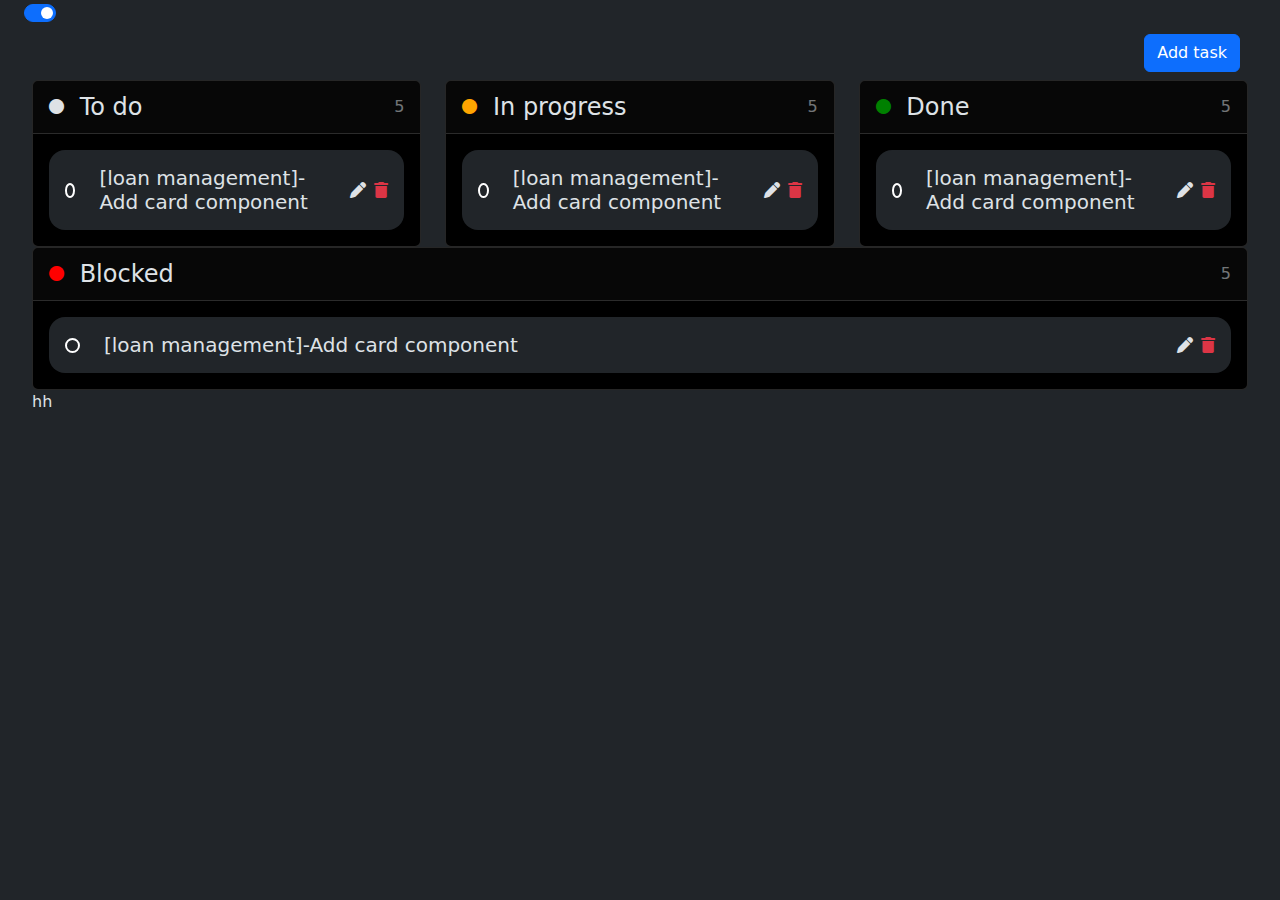
==== index.html @ 8ce5b1d2 "first commit" ====
<!DOCTYPE html>
<html lang="en">
  <head>
    <meta charset="UTF-8" />
    <meta name="viewport" content="width=device-width, initial-scale=1.0" />
    <title>ToDo</title>
    <link rel="stylesheet" href="./style.css" />
    <link
      rel="stylesheet"
      href="https://cdn.jsdelivr.net/npm/bootstrap@5.3.3/dist/css/bootstrap.min.css"
    />
    <link
      rel="stylesheet"
      href="https://cdnjs.cloudflare.com/ajax/libs/font-awesome/6.5.2/css/all.min.css"
    />
  </head>
  <body data-bs-theme="dark">
    <!-- body theme oruulah -->
    <div class="form-check form-switch mx-4">
      <input
        class="form-check-input p-2"
        type="checkbox"
        role="switch"
        id="flexSwitchCheckChecked"
        checked
        onclick="myFunction()"
      />
    </div>
    <div class="delgets d-flex justify-content-end">
      <Add type="button" class="btn btn-primary m-2" data-bs-toggle="modal" data-bs-target="#exampleModal">Add task</button>
    </div>
    <div class="delgets">
      <div class="row">
        <div class="col-sm col-lg-6 col-xl">
          <div class="card h-100" style="background-color: black">
            <div
              class="card-header d-flex justify-content-between align-items-center"
            >
              <div class="fs-4">
                <i class="fa-solid fa-circle fa-2xs me-2"></i> To do
              </div>
              <div class="fs-6 opacity-50">5</div>
            </div>
            <div class="card-body">
              <div
                class="d-flex justify-content-between align-items-center p-2 rounded-4 bg-dark"
              >
                <div class="d-flex align-items-center">
                  <div class="toirog mx-2"></div>
                  <h5 class="fw-lighter fs-5 ms-3 mt-2" id="text-input1">
                    [loan management]-Add card component
                  </h5>
                </div>
                <div class="d-flex p-2">
                  <i type="button" class="fa-solid fa-pen"></i>
                  <i
                    type="button"
                    class="fa-solid fa-trash ms-2 text-danger"
                  ></i>
                </div>
              </div>
            </div>
          </div>
        </div>
        <div class="col-sm col-lg-6 col-xl">
          <div class="card h-100" style="background-color: black">
            <div
              class="card-header d-flex justify-content-between align-items-center"
            >
              <div class="fs-4">
                <i class="fa-solid fa-circle fa-2xs me-2" style="color: orange;"></i> In progress
              </div>
              <div class="fs-6 opacity-50">5</div>
            </div>
            <div class="card-body">
              <div
                class="d-flex justify-content-between align-items-center p-2 rounded-4 bg-dark"
              >
                <div class="d-flex align-items-center">
                  <div class="toirog mx-2"></div>
                  <h5 class="fw-lighter fs-5 ms-3 mt-2"
                  id="text-input2">
                    [loan management]-Add card component
                  </h5>
                </div>
                <div class="d-flex p-2">
                  <i type="button" class="fa-solid fa-pen"></i>
                  <i
                    type="button"
                    class="fa-solid fa-trash ms-2 text-danger"
                  ></i>
                </div>
              </div>
            </div>
          </div>
        </div>
        <div class="col-sm col-lg-6 col-xl">
          <div class="card h-100" style="background-color: black">
            <div
              class="card-header d-flex justify-content-between align-items-center"
            >
              <div class="fs-4">
                <i class="fa-solid fa-circle fa-2xs me-2"style="color: green;"  ></i> Done
              </div>
              <div class="fs-6 opacity-50">5</div>
            </div>
            <div class="card-body">
              <div
                class="d-flex justify-content-between align-items-center p-2 rounded-4 bg-dark"
              >
                <div class="d-flex align-items-center">
                  <div class="toirog mx-2"></div>
                  <h5 class="fw-lighter fs-5 ms-3 mt-2"
                  id="text-input3">
                    [loan management]-Add card component
                  </h5>
                </div>
                <div class="d-flex p-2">
                  <i type="button" class="fa-solid fa-pen"></i>
                  <i
                    type="button"
                    class="fa-solid fa-trash ms-2 text-danger"
                  ></i>
                </div>
              </div>
            </div>
          </div>
        </div>
        <div class="col-sm col-lg-6 col-xl">
          <div class="card h-100" style="background-color: black">
            <div
              class="card-header d-flex justify-content-between align-items-center"
            >
              <div class="fs-4">
                <i class="fa-solid fa-circle fa-2xs me-2"style="color: red;"></i> Blocked
              </div>
              <div class="fs-6 opacity-50">5</div>
            </div>
            <div class="card-body">
              <div
                class="d-flex justify-content-between align-items-center p-2 rounded-4 bg-dark davtagdashgui"
              >
                <div class="d-flex align-items-center">
                  <div class="toirog mx-2"></div>
                  <h5 class="fw-lighter fs-5 ms-3 mt-2" id="text-input4">
                    [loan management]-Add card component
                  </h5>
                </div>
                <div class="d-flex p-2">
                  <i type="button" class="fa-solid fa-pen"></i>
                  <i
                    type="button"
                    class="fa-solid fa-trash ms-2 text-danger"
                  ></i>
                </div>
              </div>
            </div>
          </div>
        </div>
      </div>
      <!-- modal -->
      <div class="modal fade" id="exampleModal" tabindex="-1" aria-labelledby="exampleModalLabel" aria-hidden="true">
        <div class="modal-dialog modal-dialog-centered" >
          <div class="modal-content">
            <div class="modal-header">
              <h1 class="modal-title fs-5" id="exampleModalLabel">Enter task</h1>
            </div>
            <div class="modal-body">
                    <div class="form-floating mb-3">
                       
                        <input type="text" class="form-control" id="floatingInput" placeholder="taskName">
                        <label for="floatingInput">Task Name</label>
                      
                      </div>
                  <div class="form-floating">
                    <select class="form-select" id="floatingSelect" aria-label="Floating label select example">
                      <option selected>Select status</option>
                      <option value="1">To do</option>
                      <option value="2">In progress</option>
                      <option value="3">Done</option>
                      <option value="4">Blocked</option>
                    </select>
                    <!-- <label for="floatingSelect">Works with selects</label> -->
                  </div>
            
            <div class="modal-footer d-flex justify-content-center">
              <button type="button" class="btn btn-success" id="btnSubmit" data-bs-dismiss="modal">Submit</button>
            </div>
          </div>
        </div>
      </div>
    </div>
   <p id="output-text">hh</p>

    <script src="./main.js"></script>
    <script src="	https://cdn.jsdelivr.net/npm/bootstrap@5.3.3/dist/js/bootstrap.bundle.min.js"></script>
  </body>
</html>
---- style.css ----
.delgets {
  margin: 0 auto;
  width: 95%;
}
.toirog {
  height: 15px;
  width: 15px;
  border-radius: 50%;
  border: 2px solid white;
}
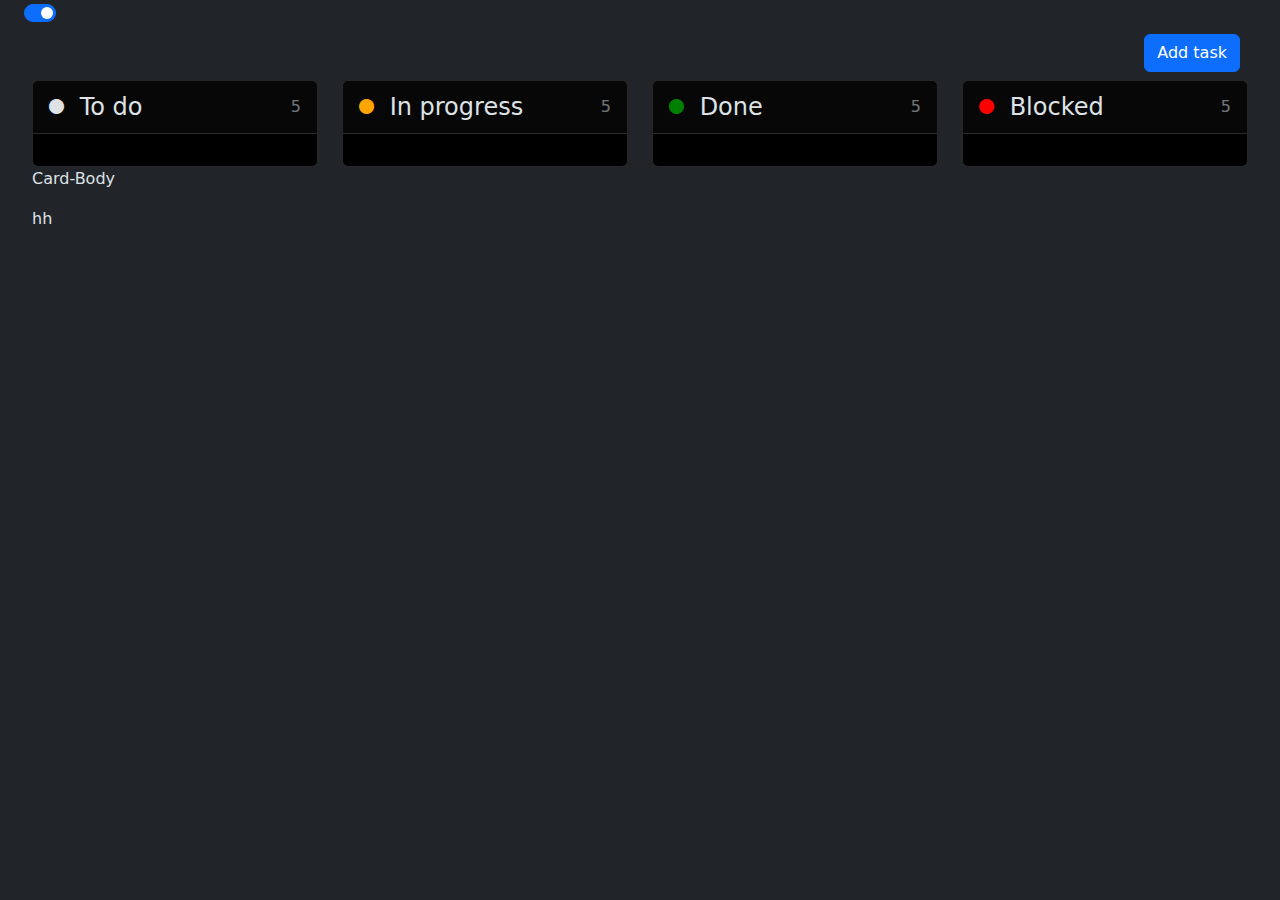
==== commit fb793f14: "commit" ====
--- a/index.html
+++ b/index.html
@@ -41,24 +41,8 @@
               </div>
               <div class="fs-6 opacity-50">5</div>
             </div>
-            <div class="card-body">
-              <div
-                class="d-flex justify-content-between align-items-center p-2 rounded-4 bg-dark"
-              >
-                <div class="d-flex align-items-center">
-                  <div class="toirog mx-2"></div>
-                  <h5 class="fw-lighter fs-5 ms-3 mt-2" id="text-input1">
-                    [loan management]-Add card component
-                  </h5>
-                </div>
-                <div class="d-flex p-2">
-                  <i type="button" class="fa-solid fa-pen"></i>
-                  <i
-                    type="button"
-                    class="fa-solid fa-trash ms-2 text-danger"
-                  ></i>
-                </div>
-              </div>
+            <div class="card-body" id="text-input1">
+             
             </div>
           </div>
         </div>
@@ -72,25 +56,8 @@
               </div>
               <div class="fs-6 opacity-50">5</div>
             </div>
-            <div class="card-body">
-              <div
-                class="d-flex justify-content-between align-items-center p-2 rounded-4 bg-dark"
-              >
-                <div class="d-flex align-items-center">
-                  <div class="toirog mx-2"></div>
-                  <h5 class="fw-lighter fs-5 ms-3 mt-2"
-                  id="text-input2">
-                    [loan management]-Add card component
-                  </h5>
-                </div>
-                <div class="d-flex p-2">
-                  <i type="button" class="fa-solid fa-pen"></i>
-                  <i
-                    type="button"
-                    class="fa-solid fa-trash ms-2 text-danger"
-                  ></i>
-                </div>
-              </div>
+            <div class="card-body" id="text-input2">
+              
             </div>
           </div>
         </div>
@@ -104,25 +71,8 @@
               </div>
               <div class="fs-6 opacity-50">5</div>
             </div>
-            <div class="card-body">
-              <div
-                class="d-flex justify-content-between align-items-center p-2 rounded-4 bg-dark"
-              >
-                <div class="d-flex align-items-center">
-                  <div class="toirog mx-2"></div>
-                  <h5 class="fw-lighter fs-5 ms-3 mt-2"
-                  id="text-input3">
-                    [loan management]-Add card component
-                  </h5>
-                </div>
-                <div class="d-flex p-2">
-                  <i type="button" class="fa-solid fa-pen"></i>
-                  <i
-                    type="button"
-                    class="fa-solid fa-trash ms-2 text-danger"
-                  ></i>
-                </div>
-              </div>
+            <div class="card-body" id="text-input3">
+              
             </div>
           </div>
         </div>
@@ -136,27 +86,15 @@
               </div>
               <div class="fs-6 opacity-50">5</div>
             </div>
-            <div class="card-body">
-              <div
-                class="d-flex justify-content-between align-items-center p-2 rounded-4 bg-dark davtagdashgui"
-              >
-                <div class="d-flex align-items-center">
-                  <div class="toirog mx-2"></div>
-                  <h5 class="fw-lighter fs-5 ms-3 mt-2" id="text-input4">
-                    [loan management]-Add card component
-                  </h5>
-                </div>
-                <div class="d-flex p-2">
-                  <i type="button" class="fa-solid fa-pen"></i>
-                  <i
-                    type="button"
-                    class="fa-solid fa-trash ms-2 text-danger"
-                  ></i>
-                </div>
-              </div>
+            <div class="card-body" id="text-input4">
+             
             </div>
           </div>
         </div>
+      </div>
+      <div id="container">
+
+        <p class="card-body">Card-Body</p>
       </div>
       <!-- modal -->
       <div class="modal fade" id="exampleModal" tabindex="-1" aria-labelledby="exampleModalLabel" aria-hidden="true">
@@ -175,10 +113,10 @@
                   <div class="form-floating">
                     <select class="form-select" id="floatingSelect" aria-label="Floating label select example">
                       <option selected>Select status</option>
-                      <option value="1">To do</option>
-                      <option value="2">In progress</option>
-                      <option value="3">Done</option>
-                      <option value="4">Blocked</option>
+                      <option value="TODO">To do</option>
+                      <option value="INPROGRESS">In progress</option>
+                      <option value="DONE">Done</option>
+                      <option value="BLOCKED">Blocked</option>
                     </select>
                     <!-- <label for="floatingSelect">Works with selects</label> -->
                   </div>
@@ -192,6 +130,7 @@
     </div>
    <p id="output-text">hh</p>
 
+
     <script src="./main.js"></script>
     <script src="	https://cdn.jsdelivr.net/npm/bootstrap@5.3.3/dist/js/bootstrap.bundle.min.js"></script>
   </body>
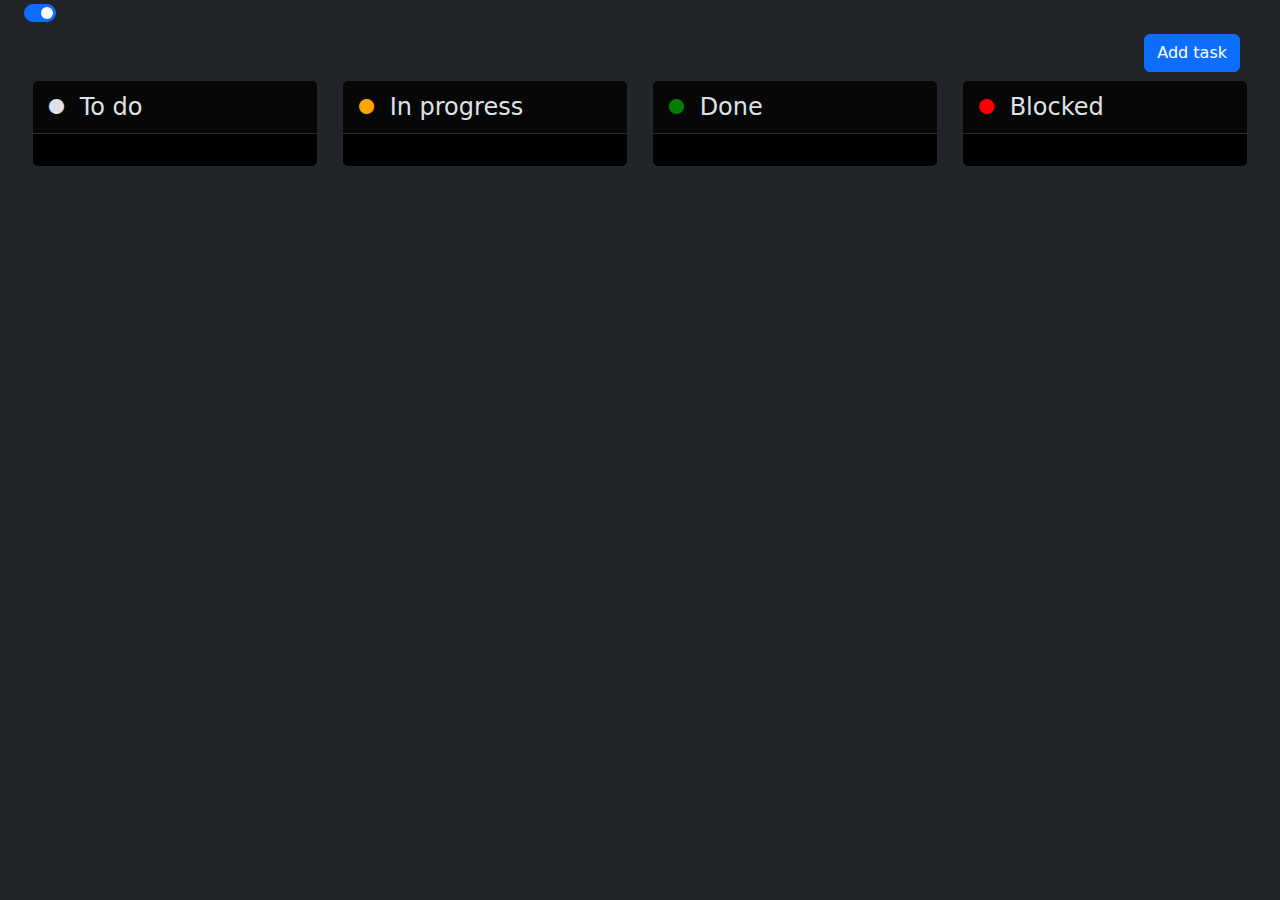
==== commit a4226675: "duusav" ====
--- a/index.html
+++ b/index.html
@@ -27,7 +27,8 @@
       />
     </div>
     <div class="delgets d-flex justify-content-end">
-      <Add type="button" class="btn btn-primary m-2" data-bs-toggle="modal" data-bs-target="#exampleModal">Add task</button>
+     
+      <button type="button" class="btn btn-primary m-2" data-bs-toggle="modal" data-bs-target="#exampleModal">Add task</button>
     </div>
     <div class="delgets">
       <div class="row">
@@ -39,7 +40,7 @@
               <div class="fs-4">
                 <i class="fa-solid fa-circle fa-2xs me-2"></i> To do
               </div>
-              <div class="fs-6 opacity-50">5</div>
+              <div class="fs-6 opacity-50" id="todoCount"></div>
             </div>
             <div class="card-body" id="text-input1">
              
@@ -54,7 +55,7 @@
               <div class="fs-4">
                 <i class="fa-solid fa-circle fa-2xs me-2" style="color: orange;"></i> In progress
               </div>
-              <div class="fs-6 opacity-50">5</div>
+              <div class="fs-6 opacity-50" id="inProgressCount"></div>
             </div>
             <div class="card-body" id="text-input2">
               
@@ -69,7 +70,7 @@
               <div class="fs-4">
                 <i class="fa-solid fa-circle fa-2xs me-2"style="color: green;"  ></i> Done
               </div>
-              <div class="fs-6 opacity-50">5</div>
+              <div class="fs-6 opacity-50" id="doneCount"></div>
             </div>
             <div class="card-body" id="text-input3">
               
@@ -84,7 +85,7 @@
               <div class="fs-4">
                 <i class="fa-solid fa-circle fa-2xs me-2"style="color: red;"></i> Blocked
               </div>
-              <div class="fs-6 opacity-50">5</div>
+              <div class="fs-6 opacity-50" id="blockedCount"></div>
             </div>
             <div class="card-body" id="text-input4">
              
@@ -92,12 +93,9 @@
           </div>
         </div>
       </div>
-      <div id="container">
-
-        <p class="card-body">Card-Body</p>
-      </div>
+      
       <!-- modal -->
-      <div class="modal fade" id="exampleModal" tabindex="-1" aria-labelledby="exampleModalLabel" aria-hidden="true">
+     <div class="modal fade" id="exampleModal" tabindex="-1"        aria-labelledby="exampleModalLabel" aria-hidden="true">
         <div class="modal-dialog modal-dialog-centered" >
           <div class="modal-content">
             <div class="modal-header">
@@ -108,8 +106,8 @@
                        
                         <input type="text" class="form-control" id="floatingInput" placeholder="taskName">
                         <label for="floatingInput">Task Name</label>
-                      
-                      </div>
+
+                    </div>
                   <div class="form-floating">
                     <select class="form-select" id="floatingSelect" aria-label="Floating label select example">
                       <option selected>Select status</option>
@@ -122,13 +120,18 @@
                   </div>
             
             <div class="modal-footer d-flex justify-content-center">
+              <button type="button" class="btn btn-success" id="btnMode" data-bs-dismiss="modal">Mode change</button>
               <button type="button" class="btn btn-success" id="btnSubmit" data-bs-dismiss="modal">Submit</button>
             </div>
           </div>
         </div>
       </div>
     </div>
-   <p id="output-text">hh</p>
+ 
+   <!-- <i
+   type="button"
+   class="fa-solid fa-trash ms-2 text-danger" id="removeBtn"
+    ></i> -->
 
 
     <script src="./main.js"></script>
--- a/style.css
+++ b/style.css
@@ -8,3 +8,6 @@
   border-radius: 50%;
   border: 2px solid white;
 }
+.hide {
+  display: none !important;
+}
